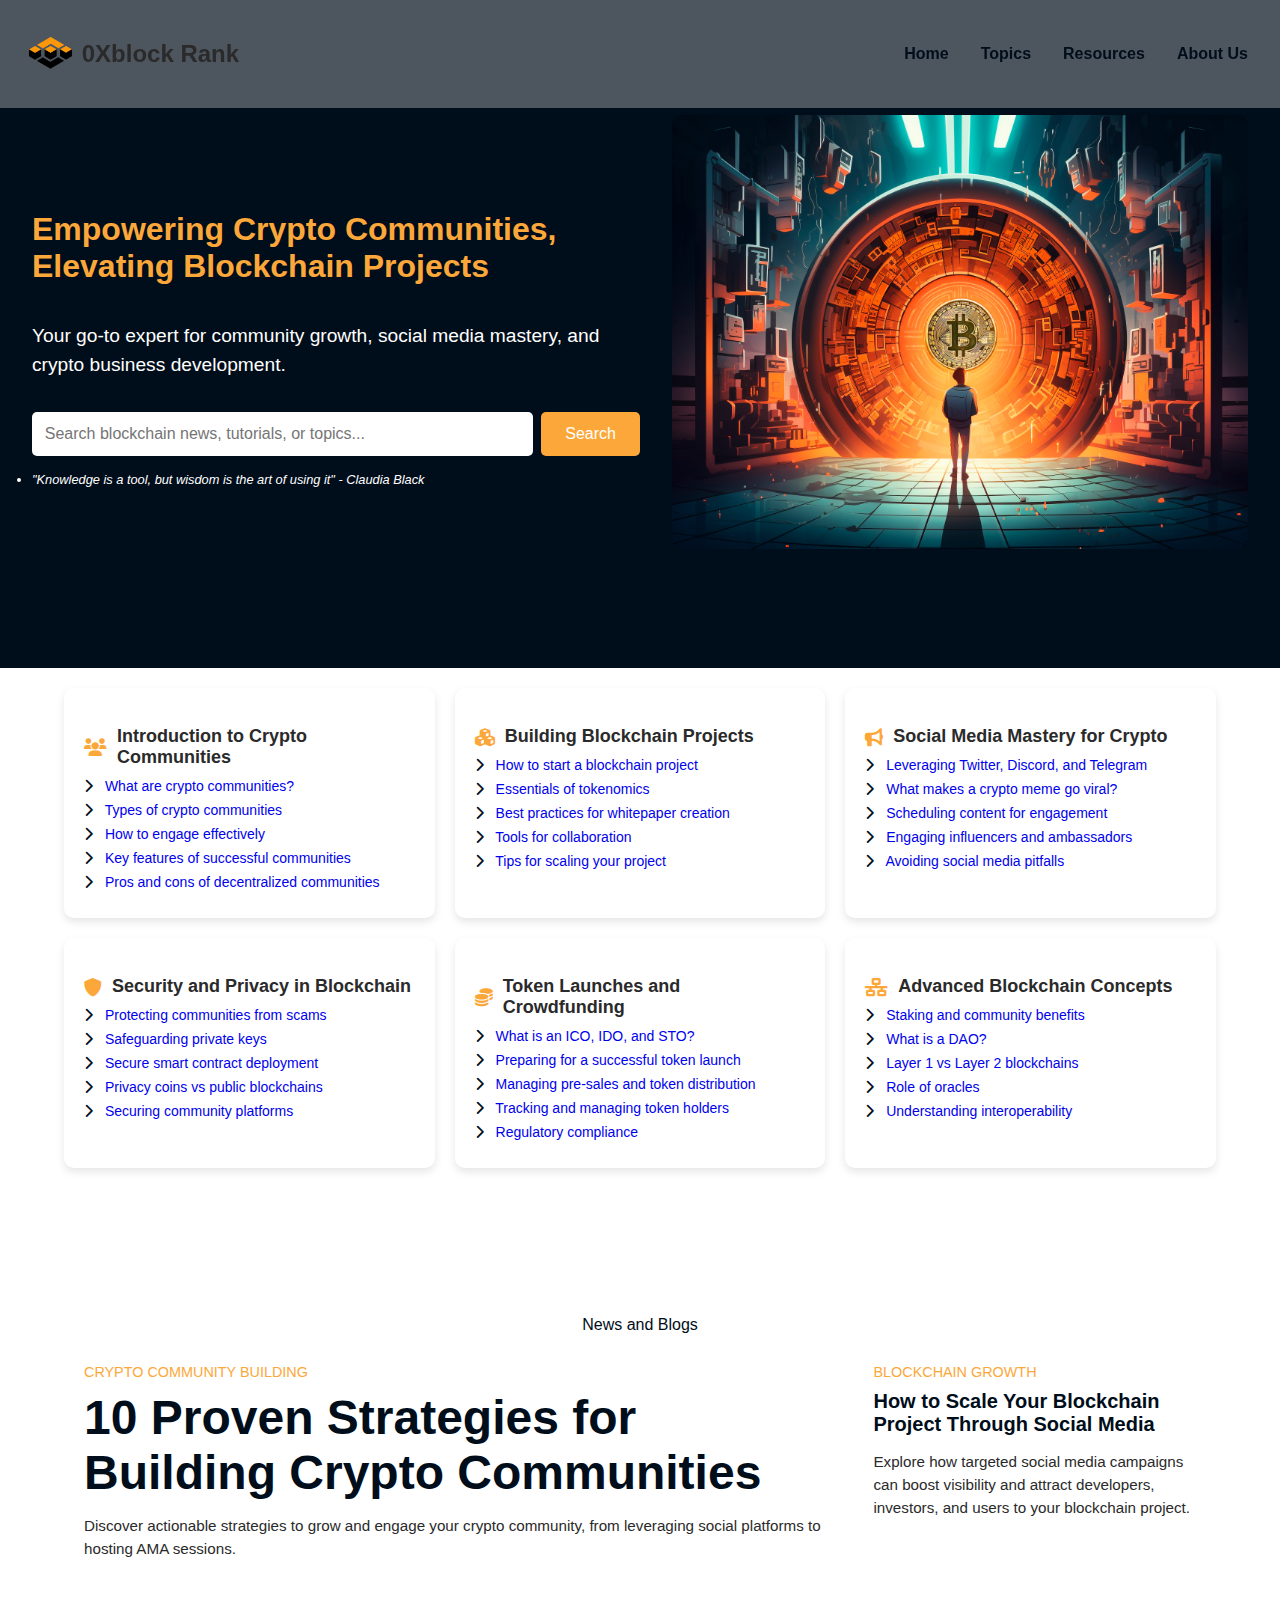
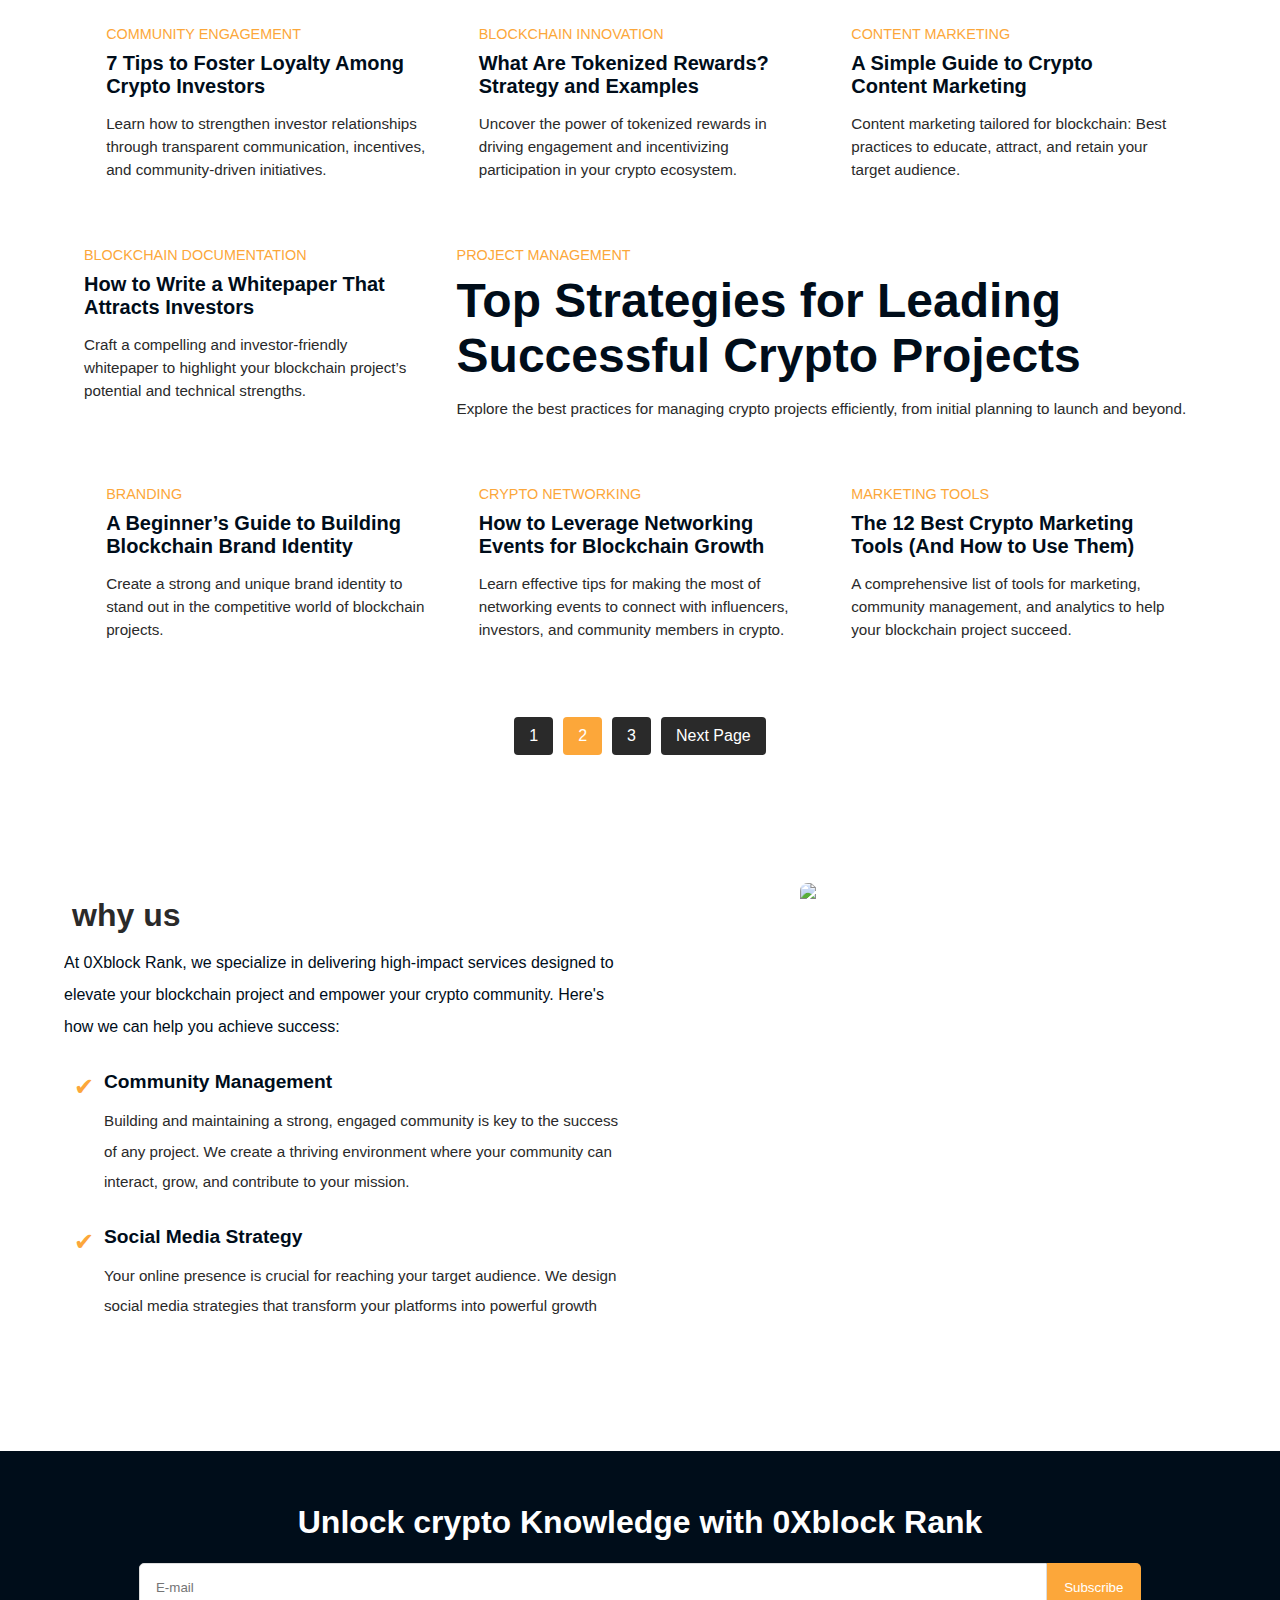
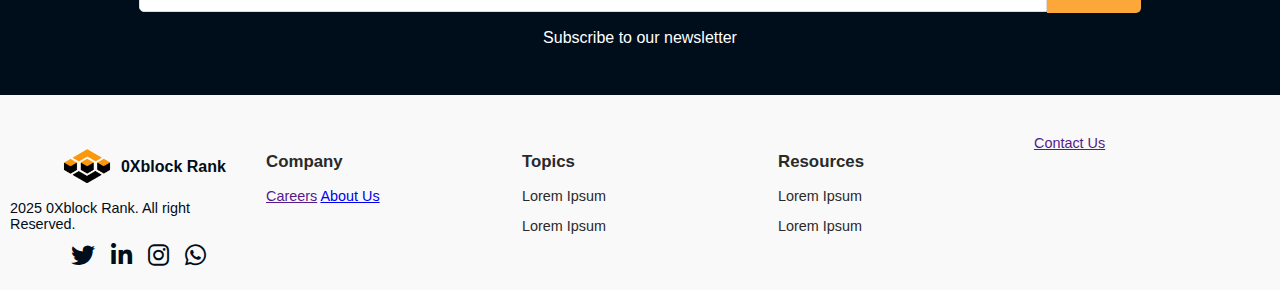
==== index.html @ 956b6ef3 "Add files via upload" ====
<!DOCTYPE html>
<html lang="en">
<head>
  <meta charset="UTF-8">
  <meta name="viewport" content="width=device-width, initial-scale=1.0">
  <title>Crypto Knowledge Base</title>
  <link href="https://cdnjs.cloudflare.com/ajax/libs/font-awesome/6.0.0-beta3/css/all.min.css" rel="stylesheet">
    <link rel="stylesheet" href="./css/style.css">
</head>
<body>
  <!-- Navbar -->
   <header>
       <nav class="navbar">
         <div class="navbar-logo"><img src="./img/logo1.png" alt="" srcset=""><p>0Xblock Rank</p></div>
         <div class="navbar-toggle" onclick="toggleMenu()">
           <div></div>
           <div></div>
           <div></div>
         </div>
         <div class="navbar-menu">
           <a href="#home">Home</a>
           <a href="#topics">Topics</a>
           <a href="#resources">Resources</a>
           <a href="about.html">About Us</a>
         </div>
         <div class="navbar-menu mobile" id="mobileMenu">
           <a href="#home">Home</a>
           <a href="#topics">Topics</a>
           <a href="#blogs">Blog</a>
           <a href="about.html">About Us</a>
         </div>
       </nav>
   </header>

  <!-- Hero Section -->
  <section class="hero-section">
    <div class="hero-text">
      <h1>Empowering Crypto Communities, Elevating Blockchain Projects</h1>
      <p> Your go-to expert for community growth, social media mastery, and crypto business development.</p>
      <div class="search-bar">
        <input type="text" placeholder="Search blockchain news, tutorials, or topics..." />
        <button>Search</button>
      </div>
      <li class="quote">"Knowledge is a tool, but wisdom is the art of using it" - Claudia Black</li>
    </div>
    <div class="hero-image">
      <img src="./img/blockchain-technology-cartoon-illustration.jpg" alt="Knowledge Base Hero Image" />
    </div>
  </section>

  <section id="topics" class="topics-section container">
    <div class="card">
        <h3><i class="fas fa-users"></i> Introduction to Crypto Communities</h3>
        <ul>
            <li><i class="fas fa-chevron-right"></i> <a href="crypto-communities.html">What are crypto communities?</a></li>
            <li><i class="fas fa-chevron-right"></i> <a href="types-of-crypto-communities.html">Types of crypto communities</a></li>
            <li><i class="fas fa-chevron-right"></i> <a href="engaging-effectively.html">How to engage effectively</a></li>
            <li><i class="fas fa-chevron-right"></i> <a href="features-of-successful-communities.html">Key features of successful communities</a></li>
            <li><i class="fas fa-chevron-right"></i> <a href="decentralized-communities.html">Pros and cons of decentralized communities</a></li>
        </ul>
    </div>

    <div class="card">
        <h3><i class="fas fa-cubes"></i> Building Blockchain Projects</h3>
        <ul>
            <li><i class="fas fa-chevron-right"></i> <a href="start-blockchain-project.html">How to start a blockchain project</a></li>
            <li><i class="fas fa-chevron-right"></i> <a href="essentials-of-tokenomics.html">Essentials of tokenomics</a></li>
            <li><i class="fas fa-chevron-right"></i> <a href="whitepaper-creation.html">Best practices for whitepaper creation</a></li>
            <li><i class="fas fa-chevron-right"></i> <a href="collaboration-tools.html">Tools for collaboration</a></li>
            <li><i class="fas fa-chevron-right"></i> <a href="scaling-blockchain-projects.html">Tips for scaling your project</a></li>
        </ul>
    </div>

    <div class="card">
        <h3><i class="fas fa-bullhorn"></i> Social Media Mastery for Crypto</h3>
        <ul>
            <li><i class="fas fa-chevron-right"></i> <a href="leveraging-social-media.html">Leveraging Twitter, Discord, and Telegram</a></li>
            <li><i class="fas fa-chevron-right"></i> <a href="crypto-memes.html">What makes a crypto meme go viral?</a></li>
            <li><i class="fas fa-chevron-right"></i> <a href="scheduling-content.html">Scheduling content for engagement</a></li>
            <li><i class="fas fa-chevron-right"></i> <a href="engaging-influencers.html">Engaging influencers and ambassadors</a></li>
            <li><i class="fas fa-chevron-right"></i> <a href="social-media-pitfalls.html">Avoiding social media pitfalls</a></li>
        </ul>
    </div>

    <div class="card">
        <h3><i class="fas fa-shield-alt"></i> Security and Privacy in Blockchain</h3>
        <ul>
            <li><i class="fas fa-chevron-right"></i> <a href="community-scam-protection.html">Protecting communities from scams</a></li>
            <li><i class="fas fa-chevron-right"></i> <a href="safeguarding-private-keys.html">Safeguarding private keys</a></li>
            <li><i class="fas fa-chevron-right"></i> <a href="secure-smart-contract.html">Secure smart contract deployment</a></li>
            <li><i class="fas fa-chevron-right"></i> <a href="privacy-vs-public-blockchains.html">Privacy coins vs public blockchains</a></li>
            <li><i class="fas fa-chevron-right"></i> <a href="securing-community-platforms.html">Securing community platforms</a></li>
        </ul>
    </div>

    <div class="card">
        <h3><i class="fas fa-coins"></i> Token Launches and Crowdfunding</h3>
        <ul>
            <li><i class="fas fa-chevron-right"></i> <a href="ico-ido-sto.html">What is an ICO, IDO, and STO?</a></li>
            <li><i class="fas fa-chevron-right"></i> <a href="successful-token-launch.html">Preparing for a successful token launch</a></li>
            <li><i class="fas fa-chevron-right"></i> <a href="managing-pre-sales.html">Managing pre-sales and token distribution</a></li>
            <li><i class="fas fa-chevron-right"></i> <a href="tracking-token-holders.html">Tracking and managing token holders</a></li>
            <li><i class="fas fa-chevron-right"></i> <a href="regulatory-compliance.html">Regulatory compliance</a></li>
        </ul>
    </div>

    <div class="card">
        <h3><i class="fas fa-network-wired"></i> Advanced Blockchain Concepts</h3>
        <ul>
            <li><i class="fas fa-chevron-right"></i> <a href="staking-benefits.html">Staking and community benefits</a></li>
            <li><i class="fas fa-chevron-right"></i> <a href="what-is-a-dao.html">What is a DAO?</a></li>
            <li><i class="fas fa-chevron-right"></i> <a href="layer1-layer2.html">Layer 1 vs Layer 2 blockchains</a></li>
            <li><i class="fas fa-chevron-right"></i> <a href="blockchain-oracles.html">Role of oracles</a></li>
            <li><i class="fas fa-chevron-right"></i> <a href="blockchain-interoperability.html">Understanding interoperability</a></li>
        </ul>
    </div>
</section>

<section id="resources" class="resources-section">
    <div class="header">
        <p style="text-align: center;">News and Blogs</p>
    </div>

    <div class="grid">
        <div class="Topics_card" onclick="openBlogPost()">
            <div class="category">Crypto Community Building</div>
            <h2>10 Proven Strategies for Building Crypto Communities</h2>
            <p>Discover actionable strategies to grow and engage your crypto community, from leveraging social platforms to hosting AMA sessions.</p>
        </div>

        <div class="Topics_card" onclick="openBlogPost()">
            <div class="category">Blockchain Growth</div>
            <h2>How to Scale Your Blockchain Project Through Social Media</h2>
            <p>Explore how targeted social media campaigns can boost visibility and attract developers, investors, and users to your blockchain project.</p>
        </div>

        <div class="Topics_card" onclick="openBlogPost()">
            <div class="category">Community Engagement</div>
            <h2>7 Tips to Foster Loyalty Among Crypto Investors</h2>
            <p>Learn how to strengthen investor relationships through transparent communication, incentives, and community-driven initiatives.</p>
        </div>

        <div class="Topics_card" onclick="openBlogPost()">
            <div class="category">Blockchain Innovation</div>
            <h2>What Are Tokenized Rewards? Strategy and Examples</h2>
            <p>Uncover the power of tokenized rewards in driving engagement and incentivizing participation in your crypto ecosystem.</p>
        </div>

        <div class="Topics_card" onclick="openBlogPost()">
            <div class="category">Content Marketing</div>
            <h2>A Simple Guide to Crypto Content Marketing</h2>
            <p>Content marketing tailored for blockchain: Best practices to educate, attract, and retain your target audience.</p>
        </div>

        <div class="Topics_card" onclick="openBlogPost()">
            <div class="category">Blockchain Documentation</div>
            <h2>How to Write a Whitepaper That Attracts Investors</h2>
            <p>Craft a compelling and investor-friendly whitepaper to highlight your blockchain project’s potential and technical strengths.</p>
        </div>
        <div class="Topics_card" onclick="openBlogPost()">
            <div class="category">Project Management</div>
            <h2>Top Strategies for Leading Successful Crypto Projects</h2>
            <p>Explore the best practices for managing crypto projects efficiently, from initial planning to launch and beyond.</p>
        </div>
        <div class="Topics_card" onclick="openBlogPost()">
            <div class="category">Branding</div>
            <h2>A Beginner’s Guide to Building Blockchain Brand Identity</h2>
            <p>Create a strong and unique brand identity to stand out in the competitive world of blockchain projects.</p>
        </div>
        <div class="Topics_card" onclick="openBlogPost()">
            <div class="category">Crypto Networking</div>
            <h2>How to Leverage Networking Events for Blockchain Growth</h2>
            <p>Learn effective tips for making the most of networking events to connect with influencers, investors, and community members in crypto.</p>
        </div>
        <div class="Topics_card" onclick="openBlogPost()">
            <div class="category">Marketing Tools</div>
            <h2>The 12 Best Crypto Marketing Tools (And How to Use Them)</h2>
            <p>A comprehensive list of tools for marketing, community management, and analytics to help your blockchain project succeed.</p>
        </div>
    </div>

    <div class="pagination">
        <a href="#">1</a>
        <a href="#" class="active">2</a>
        <a href="#">3</a>
        <a href="#">Next Page</a>
    </div>
</section>

<section id="services" class="services-section">
    <div class="content">
        <div class="text-section">
            <div class="header">
                <h1>why us</h1>
                <p>At 0Xblock Rank, we specialize in delivering high-impact services designed to elevate your blockchain project and empower your crypto community. Here's how we can help you achieve success:</p>
            </div>
            <div class="feature">
                <span class="feature-icon">&#10004;</span>
                <div class="feature-content">
                    <h3>Community Management</h3>
                    <p>
                        Building and maintaining a strong, engaged community is key to the success of any project. We create a thriving environment where your community can interact, grow, and contribute to your mission.
                    </p>
                </div>
            </div>

            <div class="feature">
                <span class="feature-icon">&#10004;</span>
                <div class="feature-content">
                    <h3>Social Media Strategy</h3>
                    <p>
                        Your online presence is crucial for reaching your target audience. We design social media strategies that transform your platforms into powerful growth engines, increasing your brand's visibility and engagement.
                    </p>
                </div>
            </div>

            <div class="feature">
                <span class="feature-icon">&#10004;</span>
                <div class="feature-content">
                    <h3> Business Development</h3>
                    <p>
                        Connecting with the right investors and opportunities can be challenging. Our business development expertise ensures that you are strategically aligned with potential partners, investors, and growth opportunities that drive your project forward.
                    </p>
                </div>
            </div>
            <div class="feature">
                <span class="feature-icon">&#10004;</span>
                <div class="feature-content">
                    <h3> Crypto Tutoring</h3>
                    <p>
                        Our founder, a seasoned professional in the crypto space, offers quarterly public classes to help you stay ahead of the curve. Learn the ins and outs of blockchain and crypto from an industry expert.
                    </p>
                </div>
            </div>
        </div>

        <div class="image-section">
            <img src="./img/ai-cloud-concept-with-cube.jpg" alt="Professional Knowledge Base User">
        </div>
    </div>
</section>

<section class="Subscribe">
  <h1>Unlock crypto Knowledge with 0Xblock Rank</h1>
  <div class="search-container">
    <input type="text" placeholder="E-mail">
    <button>Subscribe</button>
  </div>
  <p>Subscribe to our newsletter</p>
</section>
<footer>
    <div class="logo">
        <div class="footer-logo"><img src="./img/logo1.png" alt="" srcset=""><p>0Xblock Rank</p></div>
        <p>2025 0Xblock Rank. All right Reserved.</p>
    
     <div class="social-icons">
        <a href="https://twitter.com" target="_blank"><i class="fab fa-twitter"></i></a>
        <a href="https://linkedin.com" target="_blank"><i class="fab fa-linkedin-in"></i></a>
        <a href="https://instagram.com" target="_blank"><i class="fab fa-instagram"></i></a>
        <a href="https://wa.me/" target="_blank"><i class="fab fa-whatsapp"></i></a>
    </div>
  </div>
  <div>
    <h3>Company</h3>
    <a href="">Careers</a>
    <a href="about.html">About Us</a>
  </div>
  <div>
    <h3>Topics</h3>
    <p>Lorem Ipsum</p>
    <p>Lorem Ipsum</p>
  </div>
  <div>
    <h3>Resources</h3>
    <p>Lorem Ipsum</p>
    <p>Lorem Ipsum</p>
  </div>
  <div>
    <a href="">Contact Us</a>
  </div>

</footer>
  <script>
    function toggleMenu() {
      const mobileMenu = document.getElementById('mobileMenu');
      mobileMenu.classList.toggle('show');
    }

    function openBlogPost() {
      window.location.href = 'blog_post.html';
    }
  </script>
</body>
</html>
---- css/style.css ----
:root {
    --primary-color: #000d1a;
    --secondary-color: #fca73a;
    --text-color: #fff;
    --accent-color: #2a2a2a;;
  }

  body {
    margin: 0;
    font-family: Arial, sans-serif;
    color: var(--text-color);
  }

  /* Navbar Styles */
  .navbar {
    display: flex;
    background: rgba(255, 255, 255, 0.3); /* Semi-transparent white background */
  backdrop-filter: blur(10px); /* Blur effect */    
    justify-content: space-between;
    align-items: center;
    padding: 1rem;
    position: fixed;
    width: 100%;
    top: 0;
    z-index: 1000;
  }

  .navbar-logo {
    font-size: 1.5rem;
    font-weight: bold;
    display: flex;
    color: var(--accent-color);
    align-items: center;
  }
  .navbar-logo img{
    width: 10%;
  }

  .navbar-menu {
    display: flex;
    gap: 2rem;
    padding: 1rem 3rem;

  }

  .navbar-menu a {
    color: var(--primary-color);
    text-decoration: none;
    font-weight: bold;
    font-size: 1rem;
  }

  .navbar-menu a:hover {
    color: var(--secondary-color);
  }

  .navbar-toggle {
    display: none;
    flex-direction: column;
    gap: 0.3rem;
    cursor: pointer;
  }

  .navbar-toggle div {
    width: 25px;
    height: 3px;
    background-color: var(--text-color);
  }

  .navbar-menu.mobile {
    display: none;
    flex-direction: column;
    background-color: var(--primary-color);
    position: absolute;
    top: 100%;
    right: 2rem;
    width: 200px;
    padding: 1rem;
    border-radius: 5px;
  }

  .navbar-menu.mobile a {
    margin-bottom: 0.5rem;
  }

  .navbar-menu.mobile.show {
    display: flex;
  }

  /* Hero Section Styles */
  .hero-section {
    background-color: var(--primary-color);
    display: flex;
    flex-wrap: wrap;
    align-items: center;
    justify-content: center;
    padding:9% 2rem;
    gap: 2rem;
  }

  .hero-text {
    width: 50%;
  }

  .hero-text h1 {
    font-size: 2rem;
    padding: 0.5rem 0;
    color: var(--secondary-color);
  }

  .hero-text p {
    font-size: 1.2rem;
    padding: 0.5rem 0;
    line-height: 1.5;
    margin: 1rem 0;
  }

  .search-bar {
    display: flex;
    gap: 0.5rem;
    padding: 0.5rem 0;
    margin-top: 1rem;
  }

  .search-bar input {
    flex: 1;
    padding: 0.8rem;
    font-size: 1rem;
    border: none;
    border-radius: 5px;
    outline: none;
  }

  .search-bar button {
    background-color: var(--secondary-color);
    color: var(--text-color);
    border: none;
    padding: 0.8rem 1.5rem;
    font-size: 1rem;
    border-radius: 5px;
    cursor: pointer;
  }

  .hero-image {
    width: 40%;
    flex: 1;
  }

  .hero-image img {
    width: 100%;
    border-radius: 10px;
  }

  .quote {
    font-style: italic;
    margin-top: 0.5rem;
    font-size: 0.8rem;
  }

    /* Card Styles */

.container {
    width: 90%;
    padding: 20px;
    display: grid;
    margin: auto;
    grid-template-columns: repeat(auto-fit, minmax(300px, 1fr));
    gap: 20px;
}

.card {
    background: #fff;
    border-radius: 10px;
    box-shadow: 0 4px 8px rgba(0, 0, 0, 0.1);
    padding: 20px;
    transition: transform 0.2s;
}

.card:hover {
    transform: translateY(-5px);
}

.card h3 {
    font-size: 18px;
    margin-bottom: 10px;
    color: var(--accent-color);
    display: flex;
    align-items: center;
}

.card h3 i {
    margin-right: 10px;
    color: var(--secondary-color)
}

.card ul {
    list-style: none;
    padding: 0;
    margin: 0;
}

.card ul li {
    margin: 8px 0;
    font-size: 14px;
    color: #666;
}

.card ul li i {
    margin-right: 8px;
    color: var(--primary-color);
}

.card ul li a{
    text-decoration: none;
}


.header {
    text-align: center;
    width: 100%;
    margin-top: 10%;
    margin-bottom: 10px;
}

.header p {
    color: var(--primary-color);

}

.grid {
    display: flex;
    flex-wrap: wrap;
    gap: 10px;
    width: 90%;
    margin: auto;
    justify-content: center;
}

.grid > :nth-child(1),
.grid > :nth-child(7) {
    flex: 0 0 60%; /* Set the first and sixth items to 60% width */
    flex-grow: 1; /* Make sure they grow to fill the space */
}


.grid > :not(:nth-child(1)):not(:nth-child(7)) {
    flex: 0 0 28%; /* Set all other items to 28% width */
}

.Topics_card {
    background: #fff;
    border-radius: 8px;
    padding: 20px;
    transition: transform 0.3s ease, box-shadow 0.3s ease;
}

.Topics_card:hover {
    transform: translateY(-5px);
    box-shadow: 0 6px 12px rgba(46, 46, 46, 0.2);
}

.Topics_card .category {
    font-size: 0.9rem;
    color: var(--secondary-color);
    margin-bottom: 10px;
    text-transform: uppercase;
}

.Topics_card h2 {
    font-size: 1.25rem;
    margin: 0 0 10px;
    color: var(--primary-color);
}
.Topics_card:nth-child(1) h2,
.Topics_card:nth-child(7) h2{
   font-size: 3rem;
}
.Topics_card p {
    font-size: 0.95rem;
    line-height: 1.5;
    color: var(--accent-color);
}

.pagination {
    display: flex;
    justify-content: center;
    align-items: center;
    margin-top: 40px;
}

.pagination a {
    margin: 0 5px;
    padding: 10px 15px;
    text-decoration: none;
    background-color:  var(--accent-color);
    color: #fff;
    border-radius: 4px;
    transition: background-color 0.3s ease;
}

.pagination a:hover {
    background-color: var(--secondary-color);
}

.pagination .active {
    background-color: var(--secondary-color);
    pointer-events: none;
}

.services-section{
    width: 90%;
    margin: 10% auto;
}

.header p{
    text-align:left ;
    padding: 0;
    margin: 0;
}
.header h1 {
    font-size: 2rem;
    padding: 0;
    margin:0 8px;
    color: #2a2a2a;
    text-align: left;
}

.content {
    display: flex;
    flex-wrap: wrap;
    gap: 20px;
    justify-items: center;
    line-height: 2;
}

.text-section {
    flex: 1 1 48%;
    height: 440px;
    overflow: auto;
}

.text-section  .header{
  margin-top: 0;
}

.text-section h2 {
    font-size: 2rem;
    margin-bottom: 20px;
    color: #2a2a2a;
}

.feature {
    display: flex;
    align-items: flex-start;
    padding: 10px;
}

.feature-icon {
    color: var(--secondary-color);
    margin-right: 10px;
    font-size: 1.5rem;
}

.feature-content {
    font-size: 1rem;
}

.feature-content h3 {
    margin: 0;
    font-size: 1.2rem;
    color: var(--primary-color);
}

.feature-content p {
    margin: 5px 0 0;
    font-size: 0.95rem;
    color: var(--accent-color);
}

.image-section {
    flex: 1 1 48%;
    display: flex;
    justify-content: center;
}

.image-section img {
    max-width: 100%;
    height: auto;
    border-radius: 8px;
}
.Subscribe {
  background: var(--primary-color);
  color: white;
  text-align: center;
  padding: 2rem 1rem;
}
.Subscribe h1 {
  font-size: 2rem;
}
.search-container {
  display: flex;
  justify-content: center;
  align-items: center;
  margin: 1rem 0;
}
.search-container input {
  padding: 1rem;
  border: 1px solid #ddd;
  border-radius: 5px 0 0 5px;
  width: 70%;
}
.search-container button {
  padding:  1.1rem;
  border: none;
  background: var(--secondary-color);
  color: white;
  cursor: pointer;
  border-radius: 0 5px 5px 0;
}
footer {
  background: #f9f9f9;
  display: flex;
  justify-content: space-around;
  padding-top: 30px;
}  
.footer-logo {
  width: 100%;
  font-size: 1rem;
  font-weight: bold;
  display: flex;
  justify-content: center;
  color: var(--primary-color);
  align-items: center;
}
.links p a{
  text-decoration: none;
  color: var(--accent-color);
}
.footer-logo  img{
  width: 30%;
}
.logo p:nth-child(2){
  margin: 0;
  color: var(--primary-color);
}
.social-icons {
  width: 100%;
  display: flex;
  justify-content: center;
  gap: 1rem;
}
.social-icons a {
  color: var(--primary-color);
  font-size: 1.5rem;
  font-weight: 700;
  text-decoration: none;
  transition: color 0.3s;
}
.social-icons a:hover {
  color: var(--secondary-color);
}
footer div {
  width: 20%;
  padding: 10px;
  font-size: 0.9rem;
  color: var(--accent-color);
}
footer div h3 {
  margin-bottom: 1rem;
}
@media (max-width: 768px) {
  header h1 {
    font-size: 1.5rem;
  }
  .search-container input {
    width: 100%;
  }
  footer {
    grid-template-columns: 1fr;
  }
  .content {
        flex-direction: column;
    }

    .text-section, .image-section {
        flex: 1 1 100%;
    }

    .text-section h2 {
        font-size: 1.8rem;
    }

    .feature-content h3 {
        font-size: 1rem;
    }
    .navbar-menu {
      display: none;
    }
    .navbar{
      width: 100%;
    }
    .navbar-logo img{
      width:20%;
    }
    .navbar-logo p{
      font-size: 14pt;
    }

    .navbar-toggle {
      display: flex;
    }
    .hero-text {
        width: 100%;
    }
    .hero-section {
      flex-direction: column;
      text-align: center;
      margin-top: 18%;
    }

    .hero-text h1 {
      font-size: 1.5rem;
      width: 100%;
    }

    .hero-image {
      width: 100%;
    }
    .header{
      margin-top: 20%;
    }
    .quote {
      font-size: 0.8rem;
    }
    .card h3 {
        font-size: 16px;
    }
    .card ul li {
        font-size: 13px;
    }
    .grid{
        flex-direction: column;
    }
    .header h1 {
        font-size: 2rem;
    }
.Topics_card{
  line-height: 2;
}
    .Topics_card h2 {
        font-size: 1.1rem;
    }

    .Topics_card p {
        font-size: 0.9rem;
    }
    .Topics_card:nth-child(1) h2, .Topics_card:nth-child(7) h2 {
      font-size: 2rem;
      line-height: 1;
  }
  footer{
    flex-direction: column;
  }

 footer div {
  width: 100%;
    text-align: center;
  }
  }

@media (max-width: 480px) {
    .header h1 {
        font-size: 2rem;
    }

    .text-section h2 {
        font-size: 1.5rem;
    }
    .hero-text h1 {
      font-size: 1.8rem;
    }

    .hero-text p {
      font-size: 1rem;
    }

    .search-bar input {
      padding: 0.6rem;
    }

    .search-bar button {
      padding: 0.6rem 1rem;
    }
    .Topics_card {
        padding: 15px;
    }

    .pagination a {
        padding: 8px 12px;
        font-size: 0.85rem;
    }
  }
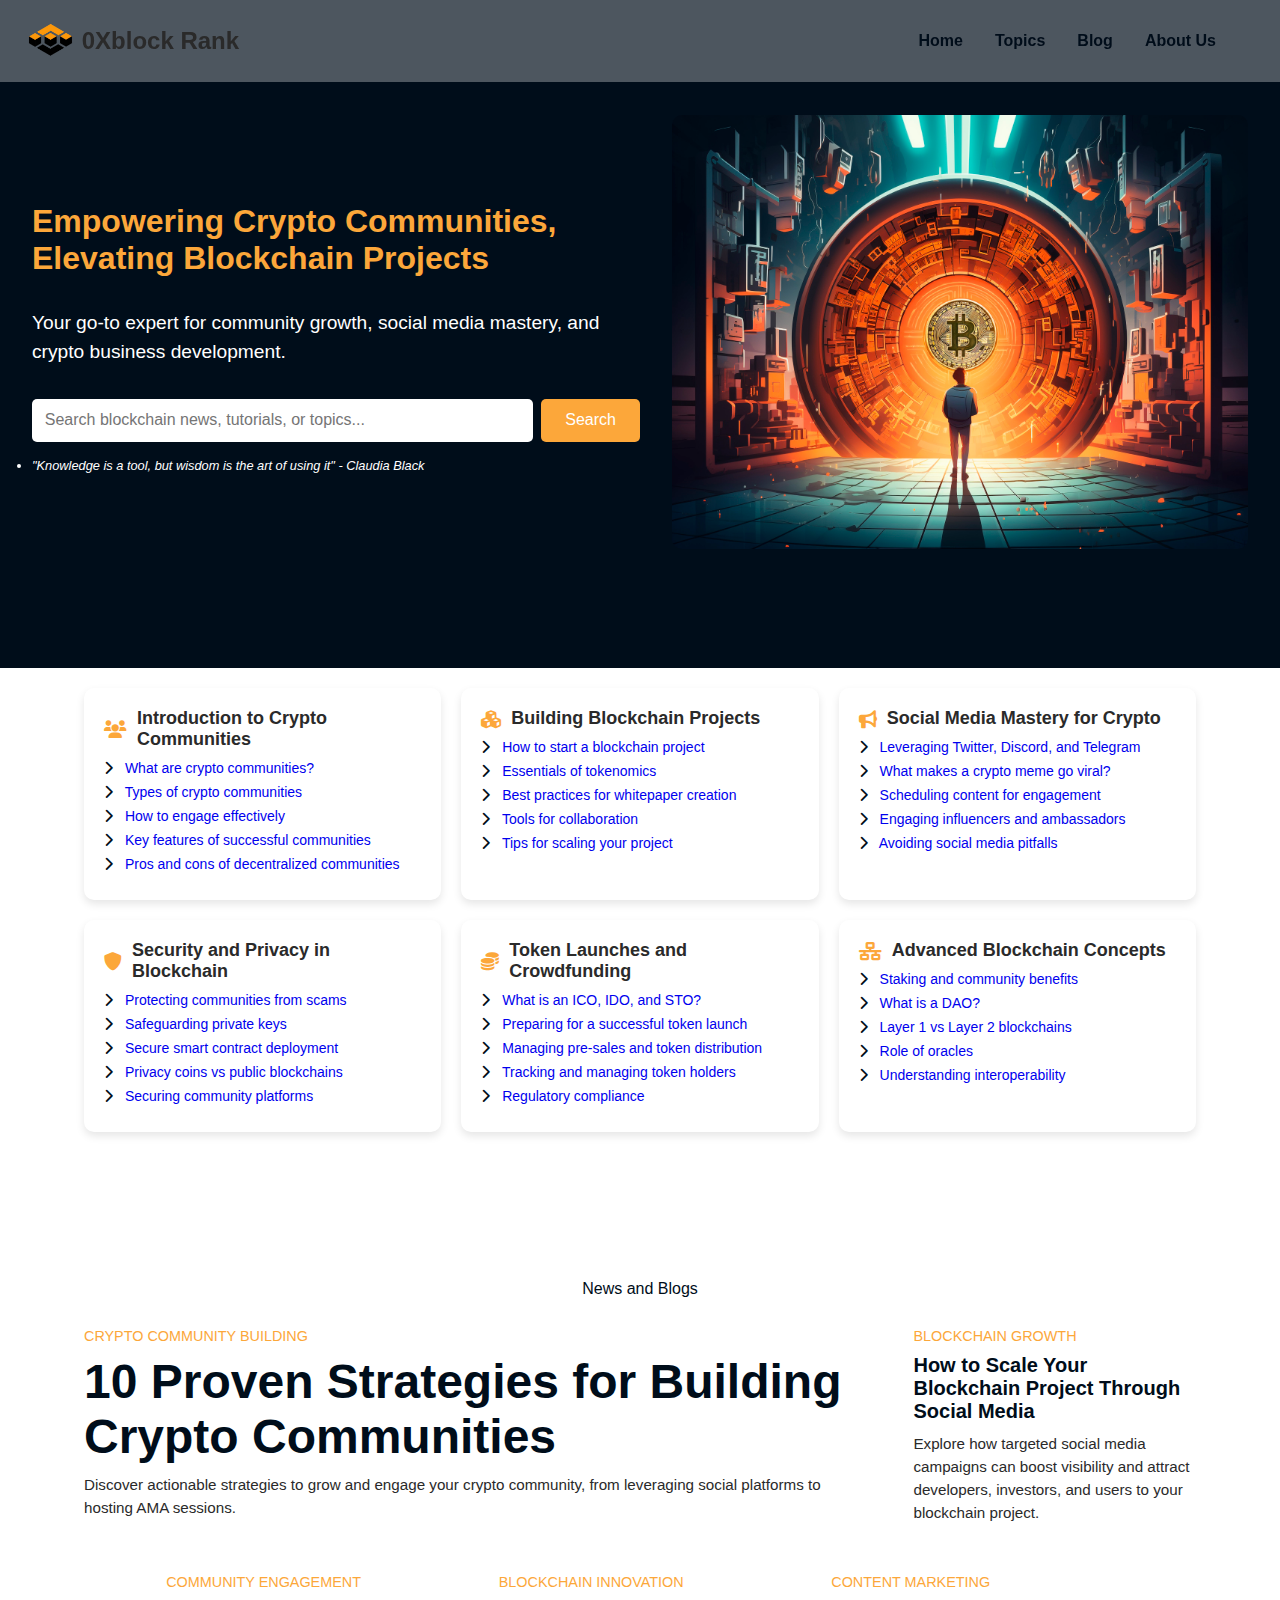
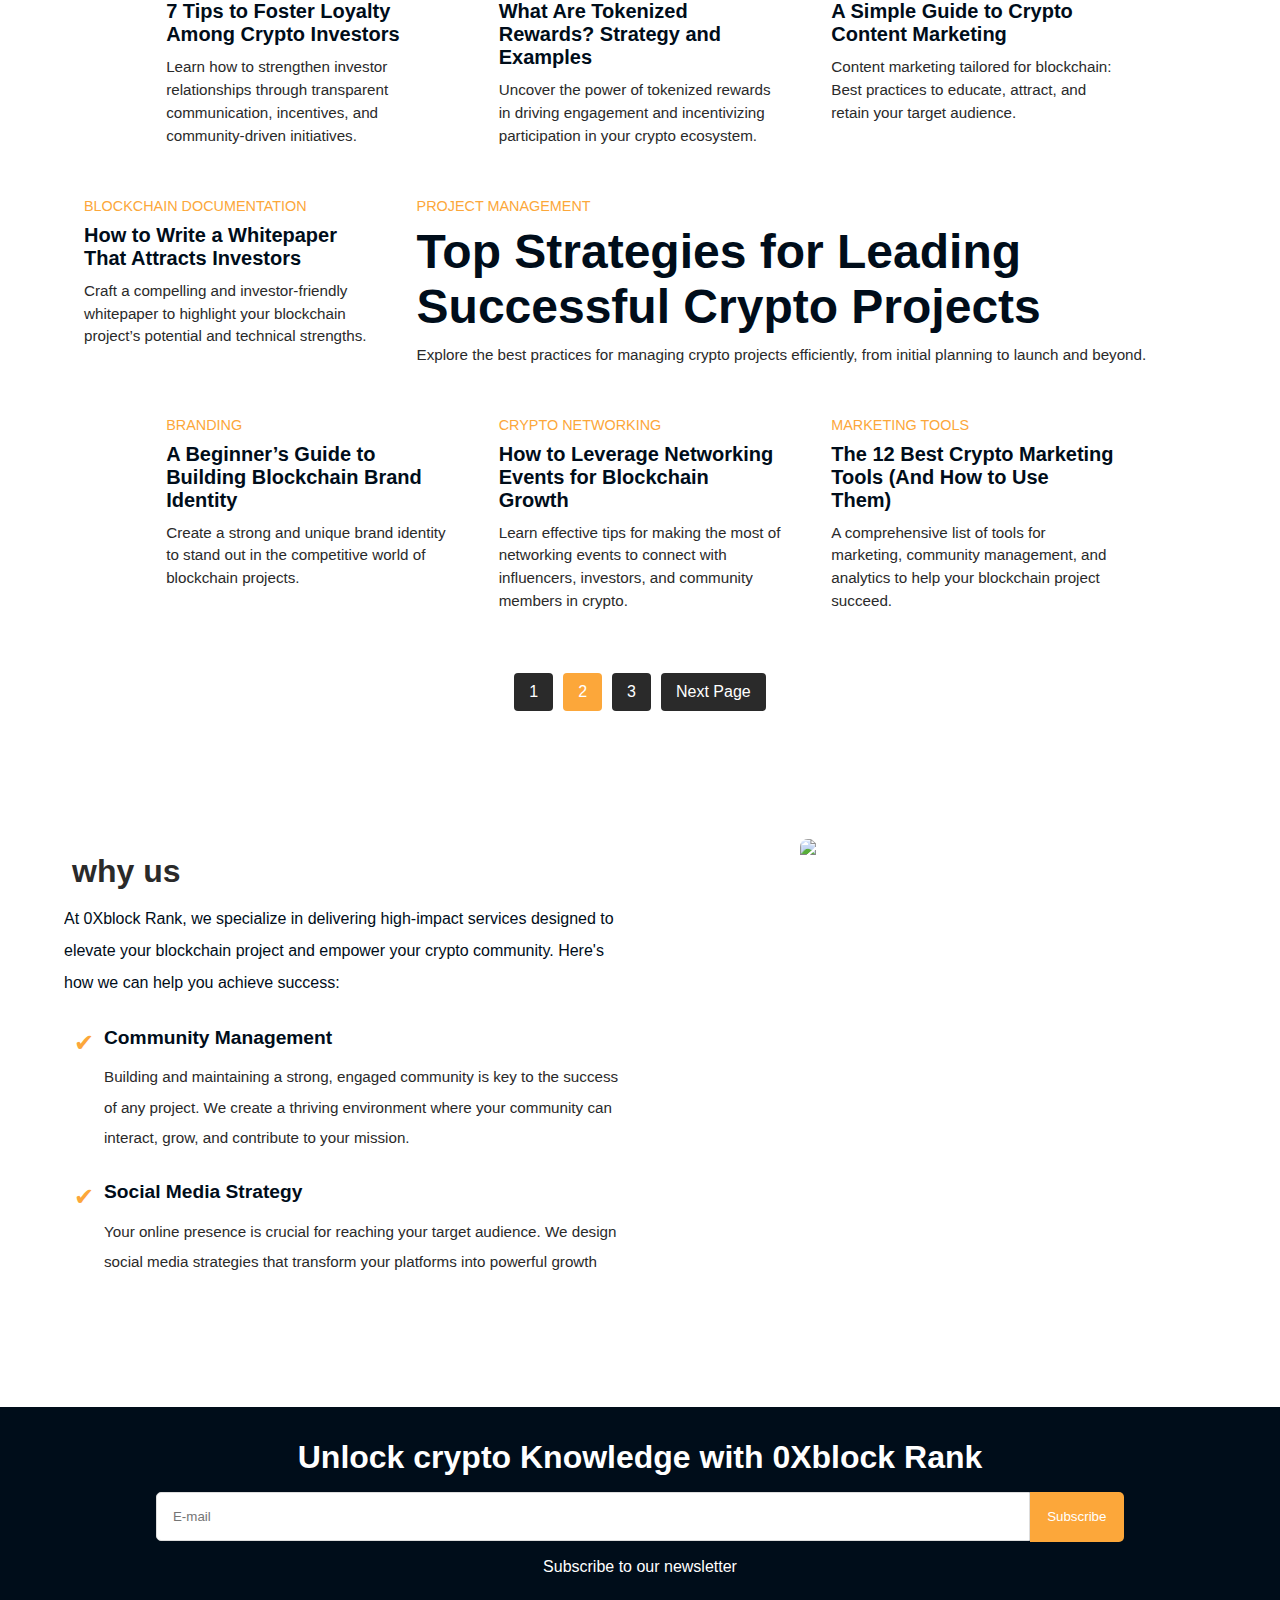
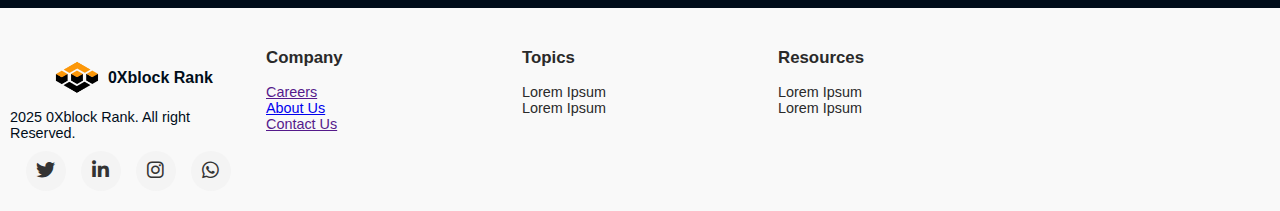
==== commit cdb83c4b: "Add files via upload" ====
--- a/index.html
+++ b/index.html
@@ -6,31 +6,34 @@
   <title>Crypto Knowledge Base</title>
   <link href="https://cdnjs.cloudflare.com/ajax/libs/font-awesome/6.0.0-beta3/css/all.min.css" rel="stylesheet">
     <link rel="stylesheet" href="./css/style.css">
+    <link rel="stylesheet" href="./css/about.css">
+
 </head>
 <body>
   <!-- Navbar -->
-   <header>
-       <nav class="navbar">
-         <div class="navbar-logo"><img src="./img/logo1.png" alt="" srcset=""><p>0Xblock Rank</p></div>
-         <div class="navbar-toggle" onclick="toggleMenu()">
-           <div></div>
-           <div></div>
-           <div></div>
-         </div>
-         <div class="navbar-menu">
-           <a href="#home">Home</a>
-           <a href="#topics">Topics</a>
-           <a href="#resources">Resources</a>
-           <a href="about.html">About Us</a>
-         </div>
-         <div class="navbar-menu mobile" id="mobileMenu">
-           <a href="#home">Home</a>
-           <a href="#topics">Topics</a>
-           <a href="#blogs">Blog</a>
-           <a href="about.html">About Us</a>
-         </div>
-       </nav>
-   </header>
+  <header>
+    <nav class="navbar">
+      <div class="navbar-logo"><img src="./img/logo1.png" alt="" srcset=""><p>0Xblock Rank</p>    </div>
+      <div class="navbar-toggle" onclick="toggleMenu()">
+        <div></div>
+        <div></div>
+        <div></div>
+      </div>
+
+      <div class="navbar-menu">
+        <a href="index.html">Home</a>
+        <a href="index.html#topics">Topics</a>
+        <a href="index.html#resources">Blog</a>
+        <a href="about.html">About Us</a>
+      </div>
+      <div class="navbar-menu mobile" id="mobileMenu">
+        <a href="index.html">Home</a>
+        <a href="index.html#topics">Topics</a>
+        <a href="index.html#blogs">Blog</a>
+        <a href="about.html">About Us</a>
+      </div>
+    </nav>
+</header>
 
   <!-- Hero Section -->
   <section class="hero-section">
@@ -262,8 +265,9 @@
   </div>
   <div>
     <h3>Company</h3>
-    <a href="">Careers</a>
-    <a href="about.html">About Us</a>
+    <p><a href="">Careers</a></p>
+    <p><a href="about.html">About Us</a></p>
+    <p><a href="">Contact Us</a></p>
   </div>
   <div>
     <h3>Topics</h3>
@@ -276,7 +280,7 @@
     <p>Lorem Ipsum</p>
   </div>
   <div>
-    <a href="">Contact Us</a>
+    
   </div>
 
 </footer>
--- a/css/style.css
+++ b/css/style.css
@@ -7,7 +7,7 @@
 
   body {
     margin: 0;
-    font-family: Arial, sans-serif;
+    font-family: Arial, Helvetica, sans-serif;
     color: var(--text-color);
   }
 
@@ -64,7 +64,7 @@
   .navbar-toggle div {
     width: 25px;
     height: 3px;
-    background-color: var(--text-color);
+    background-color: var(--accent-color);
   }
 
   .navbar-menu.mobile {
@@ -73,14 +73,16 @@
     background-color: var(--primary-color);
     position: absolute;
     top: 100%;
-    right: 2rem;
+    right: -1rem;
     width: 200px;
-    padding: 1rem;
+    padding: 0.5rem;
     border-radius: 5px;
   }
 
   .navbar-menu.mobile a {
     margin-bottom: 0.5rem;
+    padding-left: 2rem;
+    color: var(--text-color);
   }
 
   .navbar-menu.mobile.show {
--- a/css/about.css
+++ b/css/about.css
@@ -0,0 +1,147 @@
+    /* General Reset */
+    * {
+        margin: 0;
+        padding: 0;
+        box-sizing: border-box;
+      }
+      :root {
+        --primary-color: #000d1a;
+        --secondary-color: #fca73a;
+        --text-color: #fff;
+        --accent-color: #2a2a2a;;
+      }
+  
+      #hero {
+        background-color: var(--primary-color);
+        color: var(--text-color);
+        line-height: 1.6;
+        display: flex;
+        margin-top: 5rem;
+        justify-content: center;
+        align-items: center;
+        min-height: 70vh;
+        padding: 5%;
+      }
+  
+      .about-container {
+        width: 100%;
+        max-width: 90%;
+        display: grid;
+        grid-template-columns: 75% 25%;
+        gap: 5%;
+        align-items: center;
+      }
+  
+      .about-text {
+        width: 100%;
+      }
+  
+      .about-text h1 {
+        font-size: 200%;
+        font-weight: 700;
+        color: #FFFFFF;
+        margin-bottom: 5%;
+      }
+  
+      .about-text p {
+        font-size: 100%;
+        color: #B8B8B8;
+      }
+  
+      .image-grid {
+        display: grid;
+        grid-template-columns: 48% 48%;
+        gap: 4%;
+        width: 100%;
+      }
+  
+      .image-grid .image {
+        width: 100%;
+        padding-top: 100%; /* Makes the image a perfect square */
+        position: relative;
+        overflow: hidden;
+      }
+  
+      .image-grid .image img {
+        position: absolute;
+        top: 0;
+        left: 0;
+        width: 100%;
+        height: 100%;
+        object-fit: cover;
+      }
+  
+      .image-grid .placeholder {
+        width: 100%;
+        padding-top: 100%; /* Perfect square */
+        background-color: var(--secondary-color);
+      }
+      .about-section {
+        width: 80%;
+        margin: 0 auto;
+        padding: 20px;
+        background: #fff;
+        color: var(--accent-color);
+        line-height: 2;
+        box-shadow: 0 2px 4px rgba(54, 54, 54, 0.1);
+        border-radius: 8px;
+    }
+
+    .about-section p {
+        margin: 10px 0;
+
+    }
+
+    .about-section ul {
+        margin: 10px 0 20px 20px;
+        list-style: disc;
+    }
+
+    .base {
+        margin-top: 40px;
+        text-align: center;
+        background: #f9f9f9;
+        padding: 20px 0;
+        border-top: 1px solid #ddd;
+    }
+
+    .base a {
+        margin: 0 10px;
+        color: #333;
+        text-decoration: none;
+    }
+
+    .base a:hover {
+        color: var(--secondary-color)
+    }
+
+    .social-icons {
+        display: flex;
+        justify-content: center;
+        gap: 15px;
+    }
+
+    .social-icons a {
+        display: inline-block;
+        width: 40px;
+        height: 40px;
+        line-height: 40px;
+        text-align: center;
+        border-radius: 50%;
+        background: #f4f4f4;
+        color: #333;
+        font-size: 1.2rem;
+        transition: background 0.3s, color 0.3s;
+    }
+      @media (max-width: 768px) {
+        .about-container {
+          grid-template-columns: 100%;
+          text-align: center;
+        }
+        .image-grid {
+            grid-template-columns: 25% 25%;
+            justify-content: center;
+            margin: 0 auto;
+
+        }
+      }
